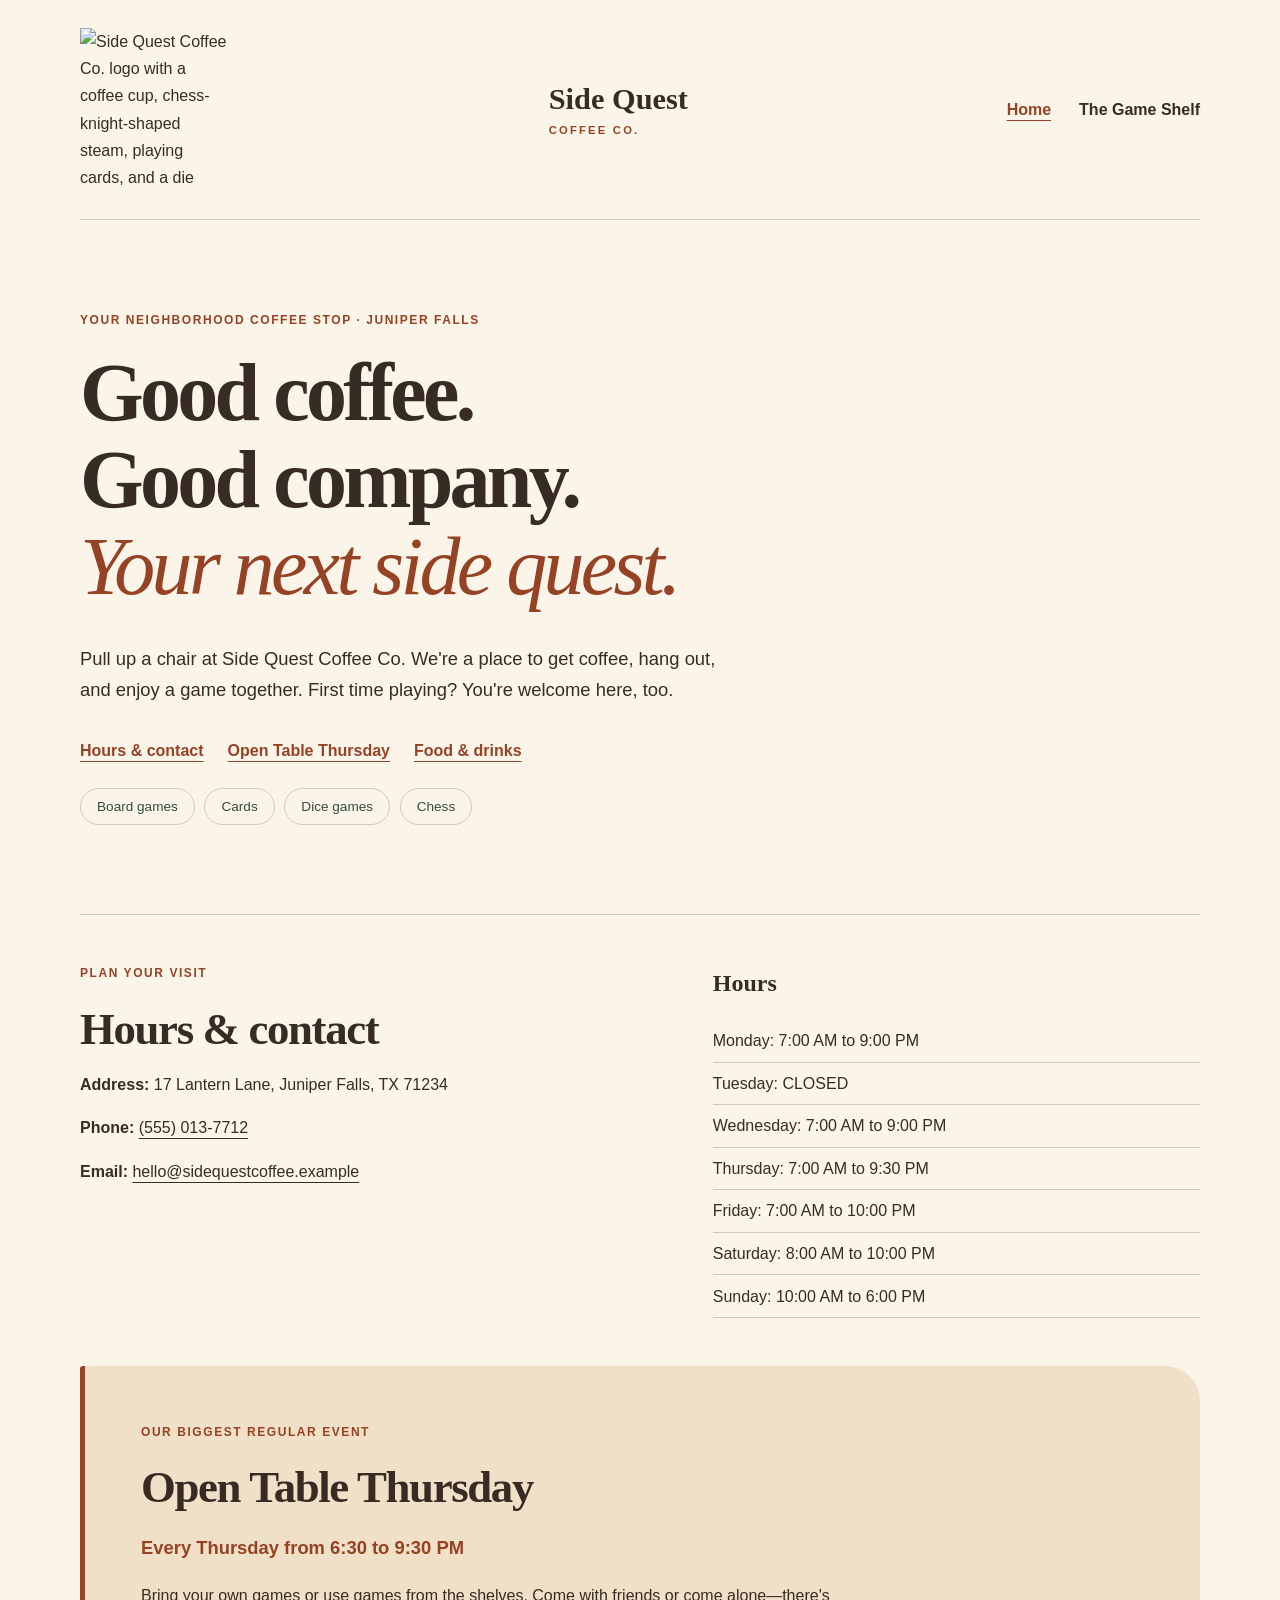
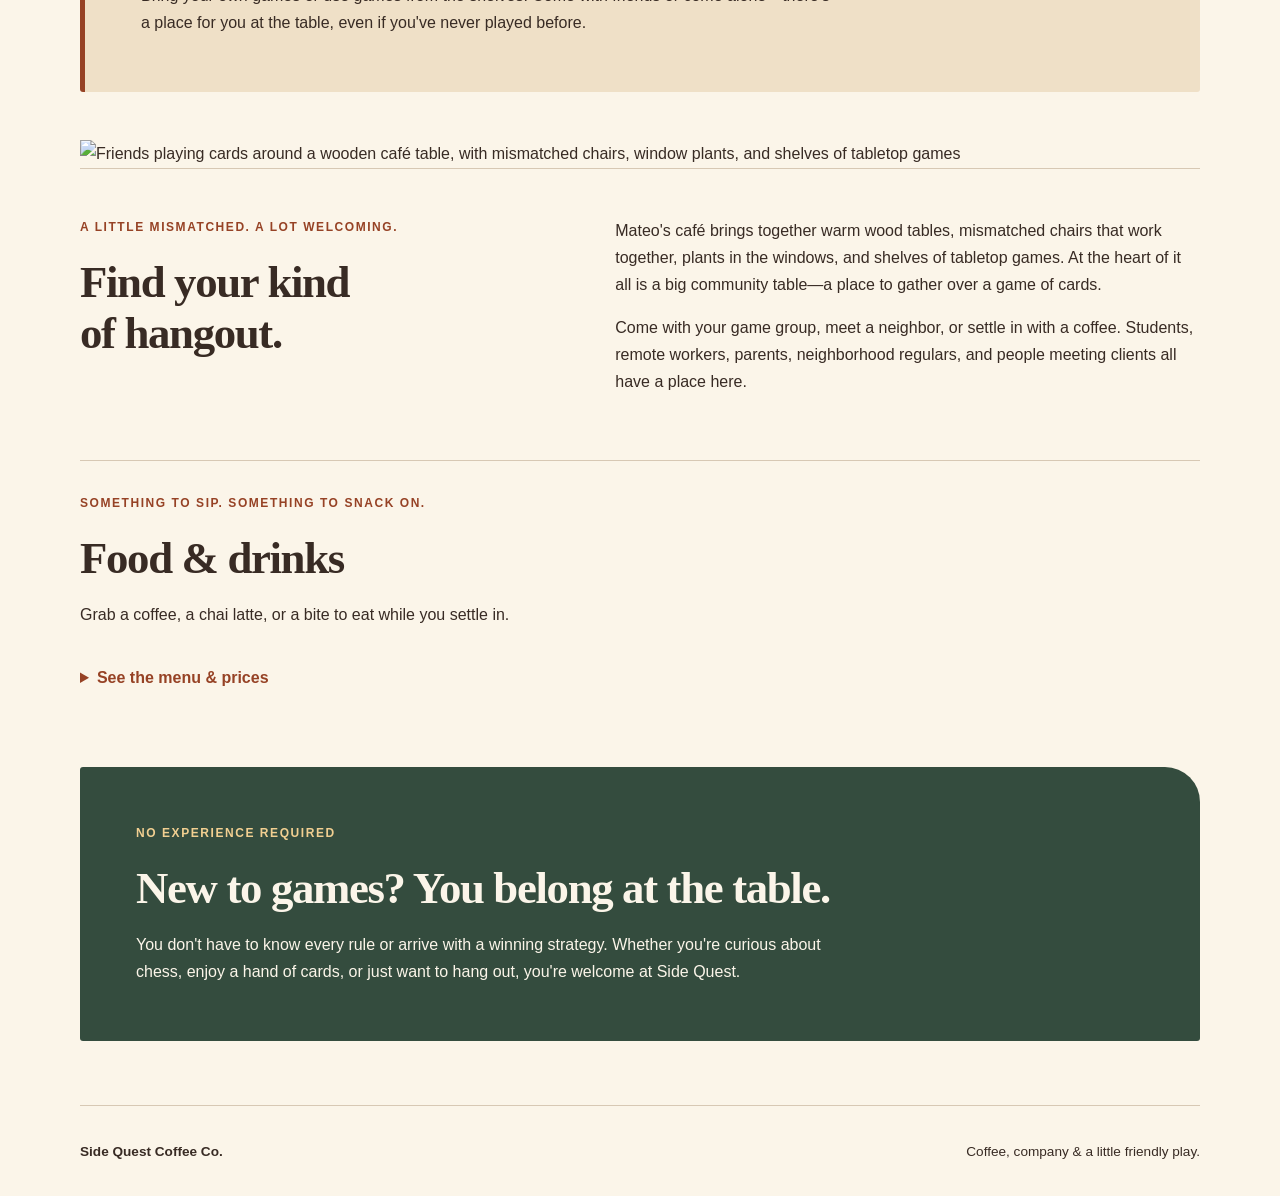
==== index.html @ 4cbe8995 "Add files via upload" ====
<!DOCTYPE html>
<html lang="en">
<head>
  <meta charset="UTF-8">
  <meta name="viewport" content="width=device-width, initial-scale=1.0">
  <meta name="description" content="Meet Side Quest Coffee Co., a neighborhood café in Juniper Falls for coffee, conversation, and physical tabletop games. Beginners welcome.">
  <title>Side Quest Coffee Co. | Neighborhood Café in Juniper Falls</title>
  <link rel="stylesheet" href="style.css">
</head>
<body>
  <a class="skip-link" href="#main">Skip to content</a>
  <header class="site-header">
    <img src="images/sidequest-logo.png.png"
     alt="Side Quest Coffee Co. logo with a coffee cup, chess-knight-shaped steam, playing cards, and a die"
     width="150">
    <a class="brand" href="index.html">Side Quest <span>Coffee Co.</span></a>
    <nav aria-label="Main navigation">
      <a href="index.html" aria-current="page">Home</a>
      <a href="games.html">The Game Shelf</a>
    </nav>
  </header>

  <main id="main">
    <section class="intro" aria-labelledby="intro-title">
      <p class="eyebrow">Your neighborhood coffee stop · Juniper Falls</p>
      <h1 id="intro-title">Good coffee.<br>Good company.<br><em>Your next side quest.</em></h1>
      <p class="lead">Pull up a chair at Side Quest Coffee Co. We're a place to get coffee, hang out, and enjoy a game together. First time playing? You're welcome here, too.</p>
      <p class="quick-links"><a href="#visit">Hours &amp; contact</a><a href="#open-table">Open Table Thursday</a><a href="#menu">Food &amp; drinks</a></p>
      <div class="game-types" aria-label="Games at the café">
        <span>Board games</span><span>Cards</span><span>Dice games</span><span>Chess</span>
      </div>
    </section>

    <section class="visit" id="visit" aria-labelledby="visit-title">
      <div>
        <p class="eyebrow">Plan your visit</p>
        <h2 id="visit-title">Hours &amp; contact</h2>
        <address>
          <p><strong>Address:</strong> 17 Lantern Lane, Juniper Falls, TX 71234</p>
          <p><strong>Phone:</strong> <a href="tel:+15550137712">(555) 013-7712</a></p>
          <p><strong>Email:</strong> <a href="mailto:hello@sidequestcoffee.example">hello@sidequestcoffee.example</a></p>
        </address>
      </div>
      <div class="hours">
        <h3>Hours</h3>
        <ul>
          <li>Monday: 7:00 AM to 9:00 PM</li>
          <li>Tuesday: CLOSED</li>
          <li>Wednesday: 7:00 AM to 9:00 PM</li>
          <li>Thursday: 7:00 AM to 9:30 PM</li>
          <li>Friday: 7:00 AM to 10:00 PM</li>
          <li>Saturday: 8:00 AM to 10:00 PM</li>
          <li>Sunday: 10:00 AM to 6:00 PM</li>
        </ul>
      </div>
    </section>

    <section class="event" id="open-table" aria-labelledby="event-title">
      <p class="eyebrow">Our biggest regular event</p>
      <h2 id="event-title">Open Table Thursday</h2>
      <p class="event-time">Every Thursday from 6:30 to 9:30 PM</p>
      <p>Bring your own games or use games from the shelves. Come with friends or come alone—there's a place for you at the table, even if you've never played before.</p>
    </section>

    <img src="images/sidequest-nonlogo.png.png"
     alt="Friends playing cards around a wooden café table, with mismatched chairs, window plants, and shelves of tabletop games">

    <section class="gather" aria-labelledby="gather-title">
      <div>
        <p class="eyebrow">A little mismatched. A lot welcoming.</p>
        <h2 id="gather-title">Find your kind<br>of hangout.</h2>
      </div>
      <div class="gather-copy">
        <p>Mateo's café brings together warm wood tables, mismatched chairs that work together, plants in the windows, and shelves of tabletop games. At the heart of it all is a big community table—a place to gather over a game of cards.</p>
        <p>Come with your game group, meet a neighbor, or settle in with a coffee. Students, remote workers, parents, neighborhood regulars, and people meeting clients all have a place here.</p>
      </div>
    </section>

    <section class="menu-section" id="menu" aria-labelledby="menu-title">
      <p class="eyebrow">Something to sip. Something to snack on.</p>
      <h2 id="menu-title">Food &amp; drinks</h2>
      <p>Grab a coffee, a chai latte, or a bite to eat while you settle in.</p>
      <details class="menu-details">
        <summary>See the menu &amp; prices</summary>
        <ul class="menu-list">
          <li>Drip coffee: $3.25</li>
          <li>Cold brew: $4.50</li>
          <li>Maple latte: $5.25</li>
          <li>Chai latte: $4.75</li>
          <li>Cinnamon roll: $4.00</li>
          <li>Egg and cheddar breakfast sandwich: $6.50</li>
          <li>Soft pretzel with mustard: $5.50</li>
        </ul>
      </details>
    </section>

    <section class="welcome-note" aria-labelledby="welcome-title">
      <p class="eyebrow">No experience required</p>
      <h2 id="welcome-title">New to games? You belong at the table.</h2>
      <p>You don't have to know every rule or arrive with a winning strategy. Whether you're curious about chess, enjoy a hand of cards, or just want to hang out, you're welcome at Side Quest.</p>
    </section>
  </main>

  <footer class="site-footer">
    <p>Side Quest Coffee Co.</p>
    <p>Coffee, company &amp; a little friendly play.</p>
  </footer>
</body>
</html>
---- style.css ----
:root {
  --paper: #fbf5e9;
  --ink: #382b24;
  --rust: #964225;
  --green: #344c3e;
  --line: #d7c8b4;
}

* { box-sizing: border-box; }
body {
  margin: 0;
  background: var(--paper);
  color: var(--ink);
  font-family: Arial, Helvetica, sans-serif;
  font-size: 1rem;
  line-height: 1.7;
}
a { color: inherit; text-underline-offset: 0.3em; }
a:focus-visible { outline: 3px solid var(--rust); outline-offset: 6px; }
.skip-link {
  position: absolute;
  top: -100px;
  left: 1rem;
  padding: 0.5rem 1rem;
  background: var(--paper);
  z-index: 2;
}
.skip-link:focus { top: 1rem; }
.site-header, main, .site-footer {
  width: min(1120px, calc(100% - 3rem));
  margin-inline: auto;
}
.site-header {
  display: flex;
  justify-content: space-between;
  align-items: center;
  gap: 2rem;
  padding-block: 1.75rem;
  border-bottom: 1px solid var(--line);
}
.brand {
  font-family: Georgia, 'Times New Roman', serif;
  font-size: 1.9rem;
  font-weight: bold;
  line-height: 1.1;
  text-decoration: none;
}
.brand span {
  display: block;
  margin-top: 0.5rem;
  font-family: Arial, Helvetica, sans-serif;
  font-size: 0.7rem;
  letter-spacing: 0.2em;
  text-transform: uppercase;
  color: var(--rust);
}
nav { display: flex; flex-wrap: wrap; gap: 1.75rem; }
nav a { padding-block: 0.5rem; font-weight: bold; text-decoration: none; }
nav a:hover, nav a[aria-current="page"] { color: var(--rust); text-decoration: underline; }
.intro { padding-block: clamp(3rem, 7vw, 6rem); }
.eyebrow {
  margin: 0 0 1.25rem;
  font-size: 0.75rem;
  font-weight: bold;
  letter-spacing: 0.13em;
  text-transform: uppercase;
  color: var(--rust);
}
h1, h2 { font-family: Georgia, 'Times New Roman', serif; text-wrap: balance; }
h1 {
  margin: 0;
  max-width: 1000px;
  font-size: clamp(2.7rem, 6.4vw, 5.6rem);
  line-height: 1.06;
  letter-spacing: -0.045em;
}
h1 em { color: var(--rust); font-weight: normal; }
.lead { max-width: 660px; margin-block: 2rem; font-size: 1.15rem; }
.game-types { display: flex; flex-wrap: wrap; gap: 0.6rem; }
.game-types span {
  padding: 0.35rem 1rem;
  border: 1px solid var(--line);
  border-radius: 50px;
  font-size: 0.85rem;
  color: var(--green);
}
.gather {
  display: grid;
  grid-template-columns: 1fr 1.2fr;
  gap: 3rem;
  padding-block: 3rem;
  border-top: 1px solid var(--line);
}
h2 { margin: 0; font-size: clamp(2rem, 3.5vw, 3rem); line-height: 1.15; letter-spacing: -0.03em; }
.gather-copy p:first-child { margin-top: 0; }
.welcome-note {
  margin-block: 1rem 4rem;
  padding: clamp(1.5rem, 5vw, 3.5rem);
  background: var(--green);
  color: var(--paper);
  border-radius: 3px 35px 3px 3px;
}
.welcome-note .eyebrow { color: #f1cf91; }
.welcome-note p:last-child { max-width: 700px; margin-bottom: 0; }
.site-footer {
  display: flex;
  justify-content: space-between;
  gap: 1rem;
  padding-block: 1.25rem;
  border-top: 1px solid var(--line);
  font-size: 0.85rem;
}
.site-footer p:first-child { font-weight: bold; }
/* Image styles are ready for the supplied logo and café photograph. */
img { display: block; max-width: 100%; height: auto; }

@media (max-width: 640px) {
  .site-header { align-items: flex-start; flex-direction: column; gap: 1.25rem; }
  nav { gap: 1.5rem; }
  .gather { grid-template-columns: 1fr; gap: 1.5rem; }
  .site-footer { flex-direction: column; gap: 0; }
  .site-footer p { margin-block: 0.3rem; }
}

/* Homepage visit details, weekly event, and compact menu. */
.quick-links { display: flex; flex-wrap: wrap; gap: 0.75rem 1.5rem; margin-block: 1.5rem; font-weight: bold; color: var(--rust); }
.visit { display: grid; grid-template-columns: 1.2fr 1fr; gap: 3rem; padding-block: 3rem; border-top: 1px solid var(--line); }
address { font-style: normal; overflow-wrap: anywhere; }
h3 { margin: 0 0 1rem; font-family: Georgia, 'Times New Roman', serif; font-size: 1.5rem; }
.hours ul, .menu-list { list-style: none; padding: 0; margin: 0; }
.hours li, .menu-list li { padding-block: 0.45rem; border-bottom: 1px solid var(--line); }
.event { padding: clamp(1.5rem, 5vw, 3.5rem); margin-block: 0 3rem; background: #efe0c7; border-left: 5px solid var(--rust); border-radius: 3px 35px 3px 3px; }
.event-time { font-size: 1.15rem; font-weight: bold; color: var(--rust); }
.event p:last-child { max-width: 700px; margin-bottom: 0; }
.menu-section { padding-block: 2rem 3rem; border-top: 1px solid var(--line); }
.menu-details { max-width: 700px; margin-top: 1.5rem; }
summary { cursor: pointer; font-weight: bold; color: var(--rust); padding-block: 0.75rem; }
summary:focus-visible { outline: 3px solid var(--rust); outline-offset: 4px; }
.menu-details[open] summary { margin-bottom: 0.5rem; }
@media (max-width: 640px) { .visit { grid-template-columns: 1fr; gap: 1.5rem; } }
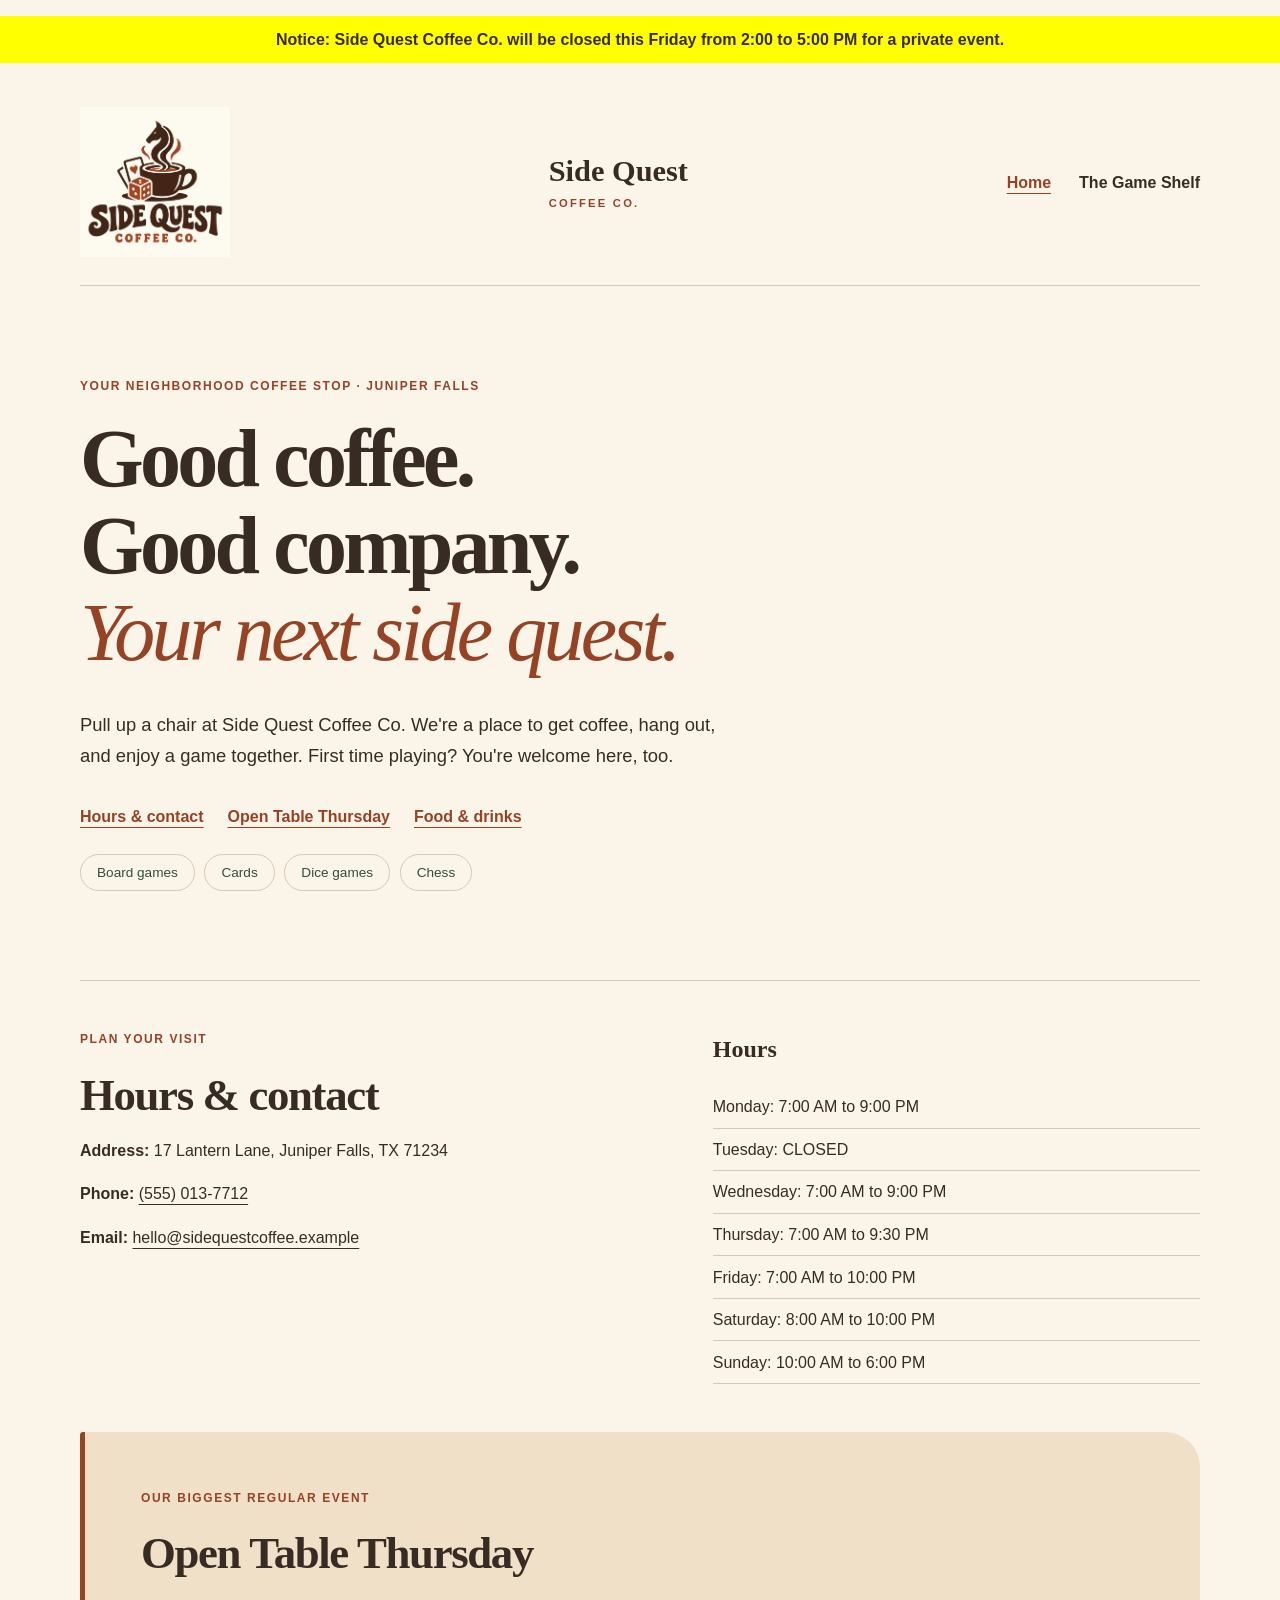
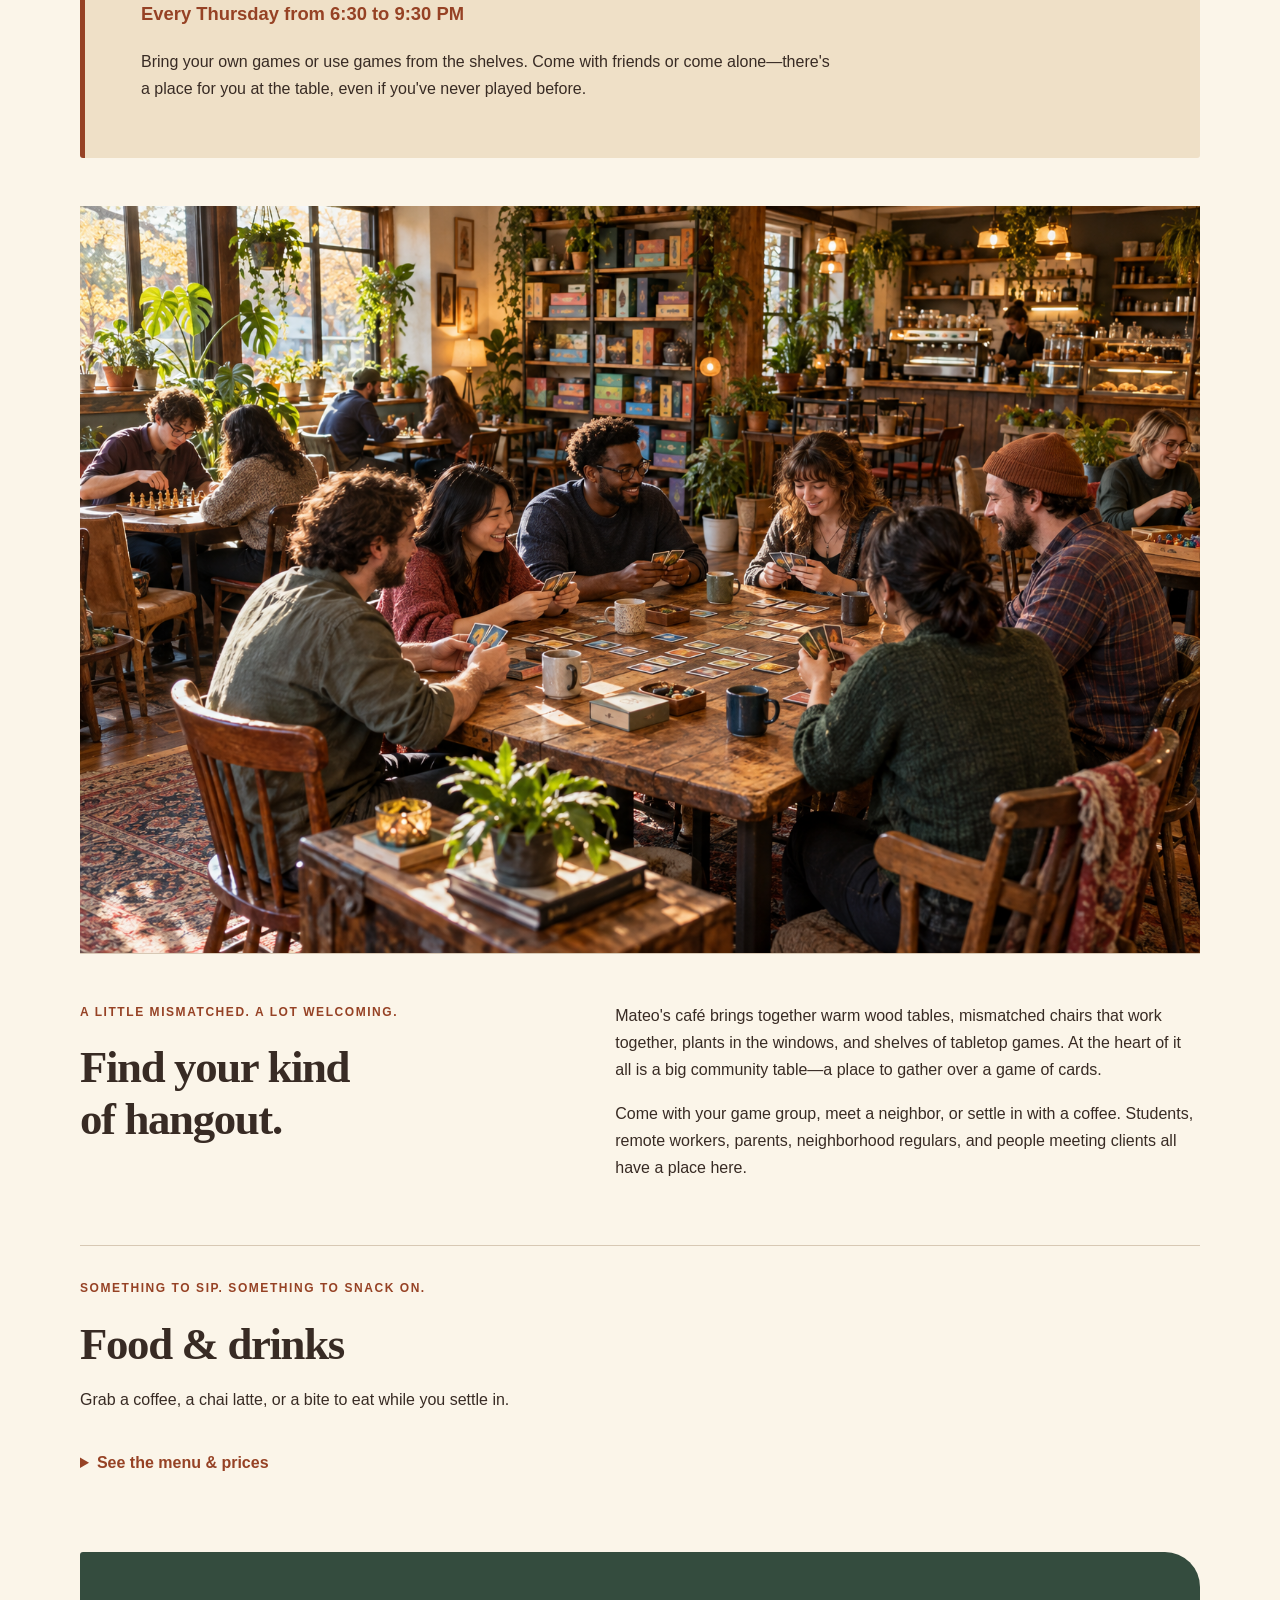
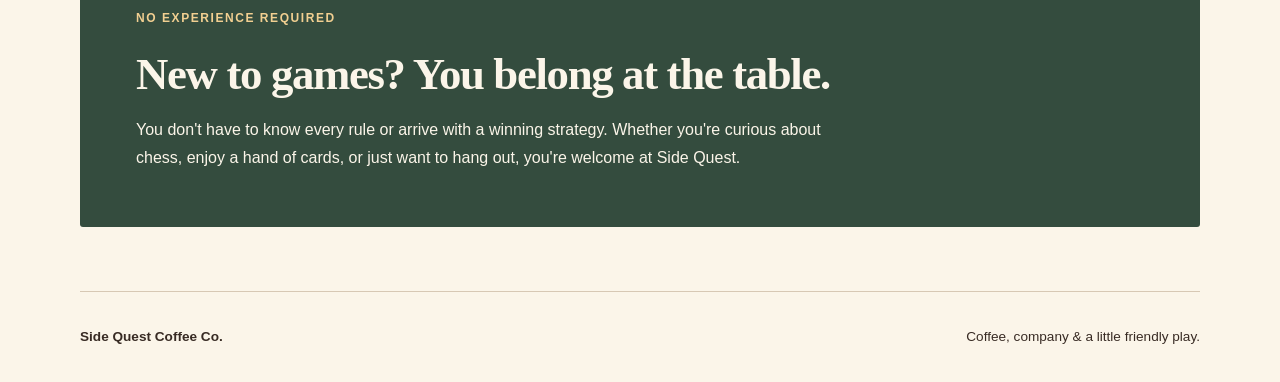
==== commit a482fa4b: "Add closure notice to index.html Added a notice about the café's closure for a private event." ====
--- a/index.html
+++ b/index.html
@@ -8,6 +8,9 @@
   <link rel="stylesheet" href="style.css">
 </head>
 <body>
+  <p style="background-color: yellow; font-weight: bold; padding: 10px; text-align: center;">
+  Notice: Side Quest Coffee Co. will be closed this Friday from 2:00 to 5:00 PM for a private event.
+</p>
   <a class="skip-link" href="#main">Skip to content</a>
   <header class="site-header">
     <img src="images/sidequest-logo.png.png"
